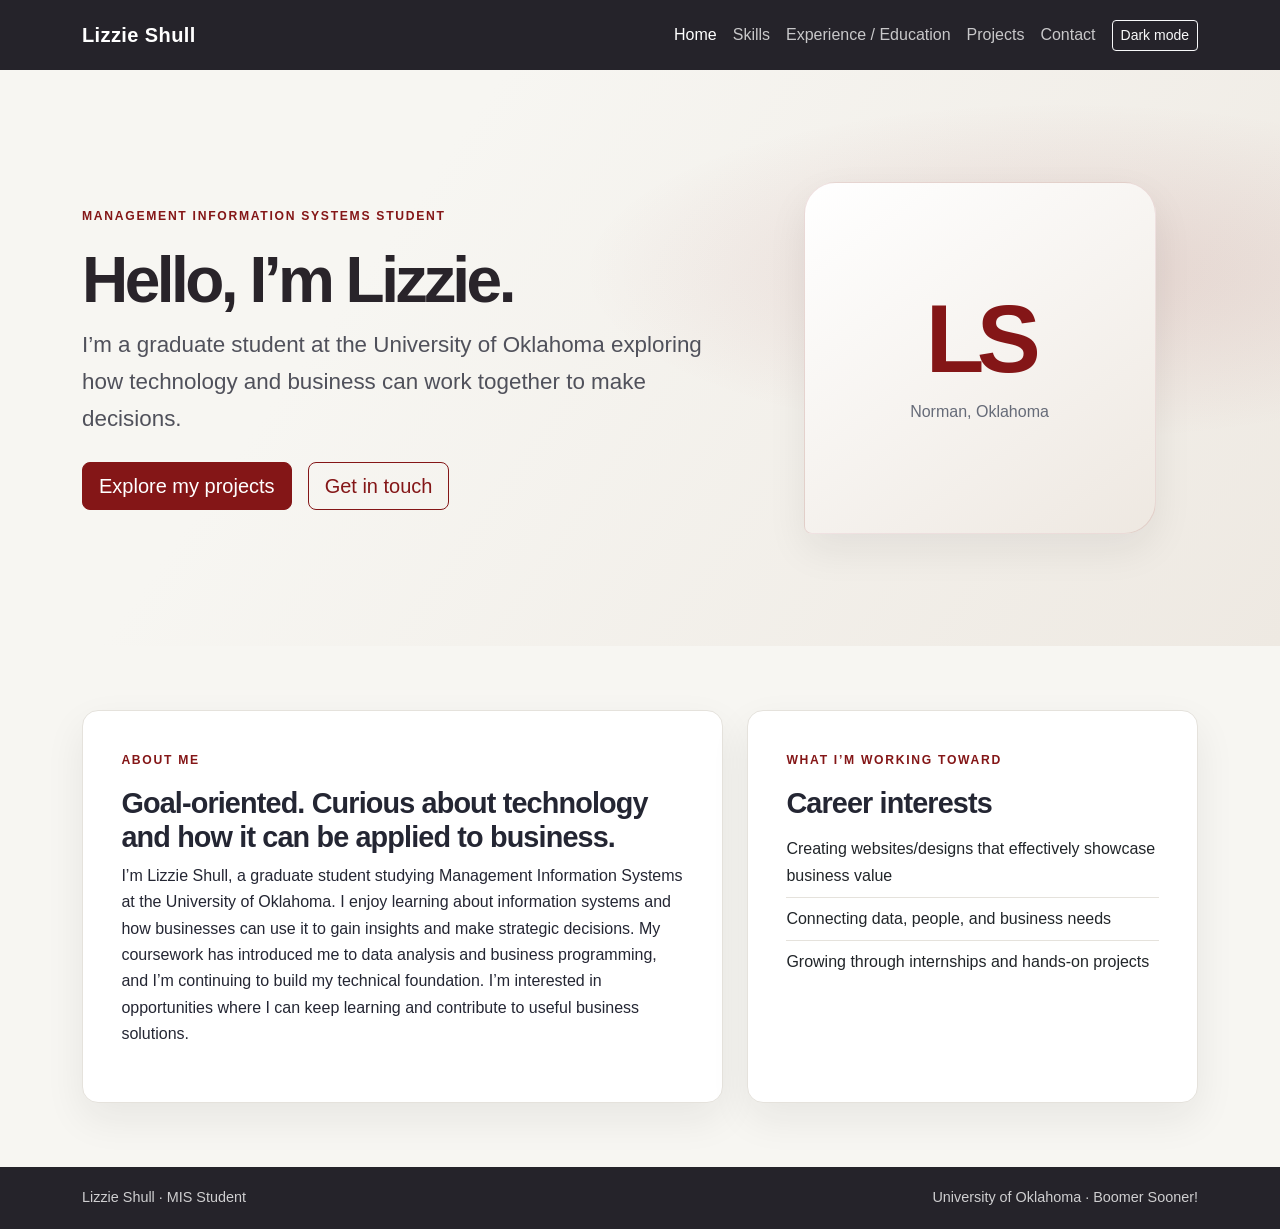
==== index.html @ c0307498 "Homework 3!" ====
<!DOCTYPE html>
<html lang="en">
<head>
    <meta charset="UTF-8">
    <meta name="viewport" content="width=device-width, initial-scale=1">
    <meta name="description" content="Lizzie Shull's portfolio: a Management Information Systems student at the University of Oklahoma.">
    <title>About | Lizzie Shull</title>
    <link href="https://cdn.jsdelivr.net/npm/bootstrap@5.3.3/dist/css/bootstrap.min.css" rel="stylesheet">
    <link rel="stylesheet" href="style.css">
    <script src="js/script.js" defer></script>
</head>
<body>
    <nav class="navbar navbar-expand-lg navbar-dark site-nav">
        <div class="container">
            <a class="navbar-brand fw-bold" href="index.html">Lizzie Shull</a>
            <button class="navbar-toggler" type="button" data-bs-toggle="collapse" data-bs-target="#siteNav" aria-controls="siteNav" aria-expanded="false" aria-label="Toggle navigation">
                <span class="navbar-toggler-icon"></span>
            </button>
            <div class="collapse navbar-collapse" id="siteNav">
                <ul class="navbar-nav ms-auto align-items-lg-center">
                    <li class="nav-item"><a class="nav-link active" aria-current="page" href="index.html">Home</a></li>
                    <li class="nav-item"><a class="nav-link" href="skills.html">Skills</a></li>
                    <li class="nav-item"><a class="nav-link" href="experience.html">Experience / Education</a></li>
                    <li class="nav-item"><a class="nav-link" href="projects.html">Projects</a></li>
                    <li class="nav-item"><a class="nav-link" href="contact.html">Contact</a></li>
                    <li class="nav-item ms-lg-2"><button class="btn btn-sm btn-outline-light theme-toggle" type="button" data-theme-toggle aria-pressed="false">Dark mode</button></li>
                </ul>
            </div>
        </div>
    </nav>

    <main>
        <section class="hero-section">
            <div class="container">
                <div class="row align-items-center g-5">
                    <div class="col-lg-7">
                        <p class="eyebrow mb-3">Management Information Systems Student</p>
                        <h1 class="display-3 fw-bold">Hello, I’m Lizzie.</h1>
                        <p class="hero-copy">I’m a graduate student at the University of Oklahoma exploring how technology and business can work together to make decisions.</p>
                        <div class="d-flex flex-wrap gap-3 mt-4">
                            <a class="btn btn-primary btn-lg" href="projects.html">Explore my projects</a>
                            <a class="btn btn-outline-primary btn-lg" href="contact.html">Get in touch</a>
                        </div>
                    </div>
                    <div class="col-lg-5">
                        <div class="avatar-card" aria-label="Profile photo area for Lizzie Shull">
                            <img class="profile-photo" src="images/headshot.jpg" alt="Professional headshot of Lizzie Shull" onerror="this.hidden=true; this.nextElementSibling.hidden=false;">
                            <span hidden>LS</span>
                            <p class="mb-0">Norman, Oklahoma</p>
                        </div>
                    </div>
                </div>
            </div>
        </section>

        <section class="section-block container">
            <div class="row g-4">
                <div class="col-lg-7">
                    <div class="content-panel h-100">
                        <p class="eyebrow">About me</p>
                        <h2 class="section-title">Goal-oriented. Curious about technology and how it can be applied to business.</h2>
                        <p>I’m Lizzie Shull, a graduate student studying Management Information Systems at the University of Oklahoma. I enjoy learning about information systems and how businesses can use it to gain insights and make strategic decisions. My coursework has introduced me to data analysis and business programming, and I’m continuing to build my technical foundation. I’m interested in opportunities where I can keep learning and contribute to useful business solutions.</p>
                    </div>
                </div>
                <div class="col-lg-5">
                    <div class="content-panel h-100">
                        <p class="eyebrow">What I’m working toward</p>
                        <h2 class="section-title">Career interests</h2>
                        <ul class="list-group list-group-flush interest-list">
                            <li class="list-group-item">Creating websites/designs that effectively showcase business value</li>
                            <li class="list-group-item">Connecting data, people, and business needs</li>
                            <li class="list-group-item">Growing through internships and hands-on projects</li>
                        </ul>
                    </div>
                </div>
            </div>
        </section>
    </main>

    <footer class="site-footer">
        <div class="container d-flex flex-column flex-sm-row justify-content-between gap-2">
            <span>Lizzie Shull · MIS Student</span>
            <span>University of Oklahoma · Boomer Sooner!</span>
        </div>
    </footer>
    <script src="https://cdn.jsdelivr.net/npm/bootstrap@5.3.3/dist/js/bootstrap.bundle.min.js"></script>
</body>
</html>
---- style.css ----
:root {
    color-scheme: light;
    --ink: #242633;
    --muted: #666b78;
    --paper: #f7f6f2;
    --surface: #ffffff;
    --line: #e5e2dc;
    --accent: #841617;
    --accent-dark: #641012;
    --accent-soft: #f5e8e7;
    --shadow: 0 16px 40px rgba(35, 28, 28, 0.07);
}

body {
    min-height: 100vh;
    display: flex;
    flex-direction: column;
    background: var(--paper);
    color: var(--ink);
    font-family: "Avenir Next", Avenir, "Segoe UI", sans-serif;
    line-height: 1.65;
}

main { flex: 1; }

.site-nav {
    background: #25232a;
    padding: 0.85rem 0;
}

.navbar-brand { letter-spacing: 0.02em; }
.site-nav .nav-link { color: rgba(255, 255, 255, 0.75); }
.site-nav .nav-link:hover,
.site-nav .nav-link.active { color: #fff; }
.theme-toggle { white-space: nowrap; }

.hero-section {
    padding: clamp(4rem, 9vw, 7rem) 0;
    background:
        radial-gradient(ellipse at 83% 35%, rgba(132, 22, 23, 0.12), transparent 32%),
        linear-gradient(125deg, #f7f6f2 30%, #eee9e2 100%);
}

.eyebrow {
    color: var(--accent);
    font-size: 0.76rem;
    font-weight: 800;
    letter-spacing: 0.14em;
    text-transform: uppercase;
}

.hero-section h1 { color: #29242a; letter-spacing: -0.055em; }
.hero-copy { max-width: 39rem; color: #50515b; font-size: clamp(1.15rem, 2vw, 1.4rem); }

.btn-primary {
    --bs-btn-bg: var(--accent);
    --bs-btn-border-color: var(--accent);
    --bs-btn-hover-bg: var(--accent-dark);
    --bs-btn-hover-border-color: var(--accent-dark);
    --bs-btn-active-bg: var(--accent-dark);
    --bs-btn-active-border-color: var(--accent-dark);
}

.btn-outline-primary {
    --bs-btn-color: var(--accent);
    --bs-btn-border-color: var(--accent);
    --bs-btn-hover-bg: var(--accent);
    --bs-btn-hover-border-color: var(--accent);
    --bs-btn-active-bg: var(--accent);
}

.avatar-card {
    width: min(100%, 22rem);
    min-height: 22rem;
    margin-inline: auto;
    display: flex;
    flex-direction: column;
    align-items: center;
    justify-content: center;
    gap: 0.8rem;
    border: 1px solid rgba(132, 22, 23, 0.12);
    border-radius: 2rem 2rem 2rem 0.5rem;
    background: linear-gradient(145deg, #fff, #eee8e1);
    box-shadow: var(--shadow);
    color: var(--muted);
}

.avatar-card span {
    color: var(--accent);
    font-size: 6rem;
    font-weight: 800;
    letter-spacing: -0.08em;
    line-height: 1;
}

.section-block { padding-top: 4rem; padding-bottom: 4rem; }
.content-panel,
.skill-card,
.experience-card,
.contact-card {
    border: 1px solid var(--line);
    border-radius: 1rem;
    background: var(--surface);
    box-shadow: var(--shadow);
}

.content-panel { padding: clamp(1.5rem, 4vw, 2.4rem); }
.section-title { font-size: clamp(1.35rem, 2.5vw, 1.8rem); font-weight: 750; letter-spacing: -0.03em; }
.interest-list .list-group-item { padding-inline: 0; border-color: var(--line); background: transparent; }
.interest-list .list-group-item:last-child { border-bottom: 0; }

.page-main { padding-top: clamp(3rem, 7vw, 5rem); padding-bottom: 5rem; }
.page-heading { max-width: 48rem; margin-bottom: 2.5rem; }
.page-heading .lead { color: var(--muted); }
.skill-card,
.experience-card,
.contact-card { padding: 1.6rem; }
.skill-card { position: relative; overflow: hidden; }
.skill-number { display: block; margin-bottom: 1rem; color: var(--accent); font-size: 0.8rem; font-weight: 800; letter-spacing: 0.12em; }
.skill-card h2,
.experience-card h3,
.contact-card h2 { font-size: 1.22rem; font-weight: 750; }
.skill-badge { background: var(--accent-soft); color: var(--accent-dark); font-size: 0.82rem; font-weight: 650; padding: 0.5rem 0.7rem; }
.experience-card p:not(.eyebrow), .contact-card p { color: var(--muted); }
.contact-card { display: flex; flex-direction: column; align-items: flex-start; }
.contact-card .btn { margin-top: auto; }
.contact-icon {
    display: inline-grid;
    width: 2.75rem;
    height: 2.75rem;
    margin-bottom: 1.3rem;
    place-items: center;
    border-radius: 0.8rem;
    background: var(--accent-soft);
    color: var(--accent);
    font-size: 0.9rem;
    font-weight: 800;
}
.portfolio-note { border: 0; background: #eee9e2; color: var(--ink); }
.project-search { width: min(100%, 22rem); }
.filter-button { border-radius: 999px; padding-inline: 1rem; }
.filter-button.active { color: #fff; background: var(--accent); border-color: var(--accent); }
.project-card {
    height: 100%;
    border: 1px solid var(--line);
    border-radius: 1rem;
    background: var(--surface);
    box-shadow: var(--shadow);
    transition: transform 160ms ease, box-shadow 160ms ease;
}
.project-card:hover { transform: translateY(-4px); box-shadow: 0 20px 44px rgba(35, 28, 28, 0.12); }
.project-card .card-body { padding: 1.5rem; }
.project-card .card-title { font-size: 1.2rem; font-weight: 750; }
.project-category { color: var(--accent); background: var(--accent-soft); }
.project-tech { color: #4f5361; background: #f0f0f1; }
.empty-state { grid-column: 1 / -1; padding: 2rem; border: 1px dashed var(--line); border-radius: 1rem; color: var(--muted); text-align: center; }

.site-footer { padding: 1.2rem 0; background: #25232a; color: rgba(255, 255, 255, 0.78); font-size: 0.9rem; }

body[data-theme="dark"] {
    color-scheme: dark;
    --ink: #f2f0ed;
    --muted: #c2c0c5;
    --paper: #19191e;
    --surface: #24242b;
    --line: #3c3b43;
    --accent: #df9693;
    --accent-dark: #f0b6b3;
    --accent-soft: #3b292c;
    --shadow: 0 16px 40px rgba(0, 0, 0, 0.2);
}

body[data-theme="dark"] .hero-section { background: radial-gradient(ellipse at 83% 35%, rgba(223, 150, 147, 0.13), transparent 32%), linear-gradient(125deg, #1e1d23 30%, #282329 100%); }
body[data-theme="dark"] .hero-section h1,
body[data-theme="dark"] .hero-copy { color: var(--ink); }
body[data-theme="dark"] .avatar-card { border-color: var(--line); background: linear-gradient(145deg, #2b2930, #24242b); }
body[data-theme="dark"] .interest-list .list-group-item,
body[data-theme="dark"] .project-tech { color: var(--muted); }
body[data-theme="dark"] .portfolio-note { background: #2b2930; color: var(--ink); }
body[data-theme="dark"] .text-secondary { color: var(--muted) !important; }
body[data-theme="dark"] .btn-outline-primary { color: var(--accent); border-color: var(--accent); }
body[data-theme="dark"] .btn-outline-primary:hover { color: #19191e; background: var(--accent); }

@media (prefers-reduced-motion: reduce) {
    *, *::before, *::after { scroll-behavior: auto !important; transition-duration: 0.01ms !important; }
}

/* Photo appears automatically once images/headshot.jpg is added. */
.profile-photo { width: 100%; height: 19rem; object-fit: cover; border-radius: 1.5rem; }
.profile-photo[hidden] { display: none; }
body[data-theme="dark"] .project-card, body[data-theme="dark"] .contact-card { color: var(--ink); }
body[data-theme="dark"] .project-tech { background: #383840; }
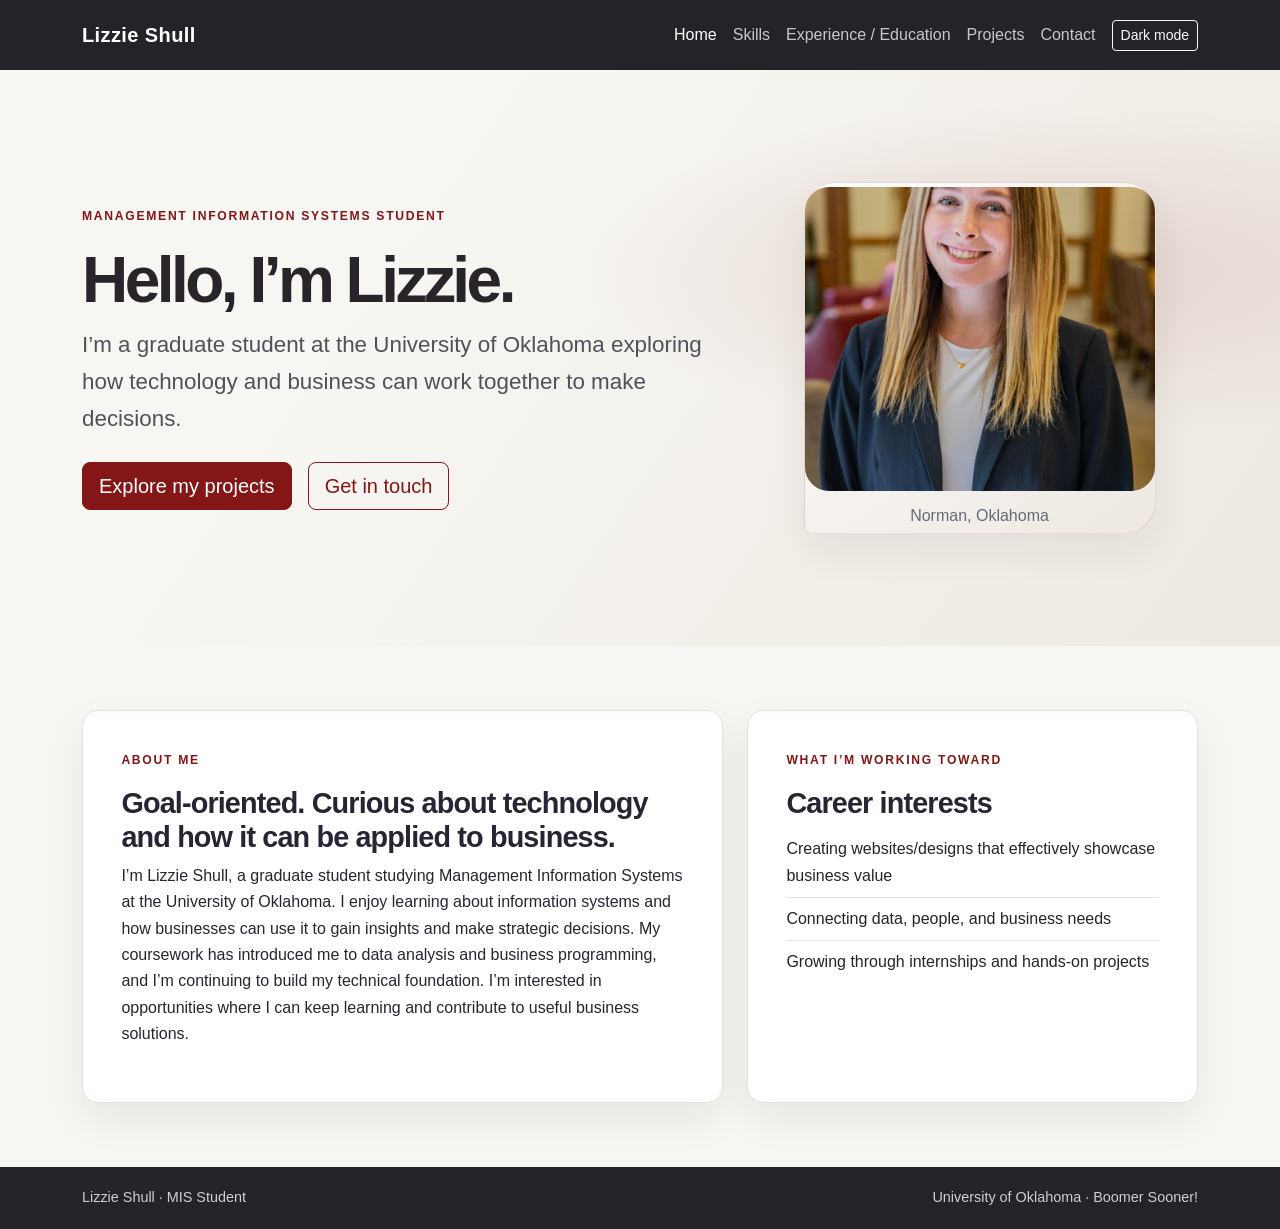
==== commit 37df0308: "Update profile photo source in index.html" ====
--- a/index.html
+++ b/index.html
@@ -44,7 +44,7 @@
                     </div>
                     <div class="col-lg-5">
                         <div class="avatar-card" aria-label="Profile photo area for Lizzie Shull">
-                            <img class="profile-photo" src="images/headshot.jpg" alt="Professional headshot of Lizzie Shull" onerror="this.hidden=true; this.nextElementSibling.hidden=false;">
+                            <img class="profile-photo" src="headshot.jpg" alt="Professional headshot of Lizzie Shull" onerror="this.hidden=true; this.nextElementSibling.hidden=false;">
                             <span hidden>LS</span>
                             <p class="mb-0">Norman, Oklahoma</p>
                         </div>
